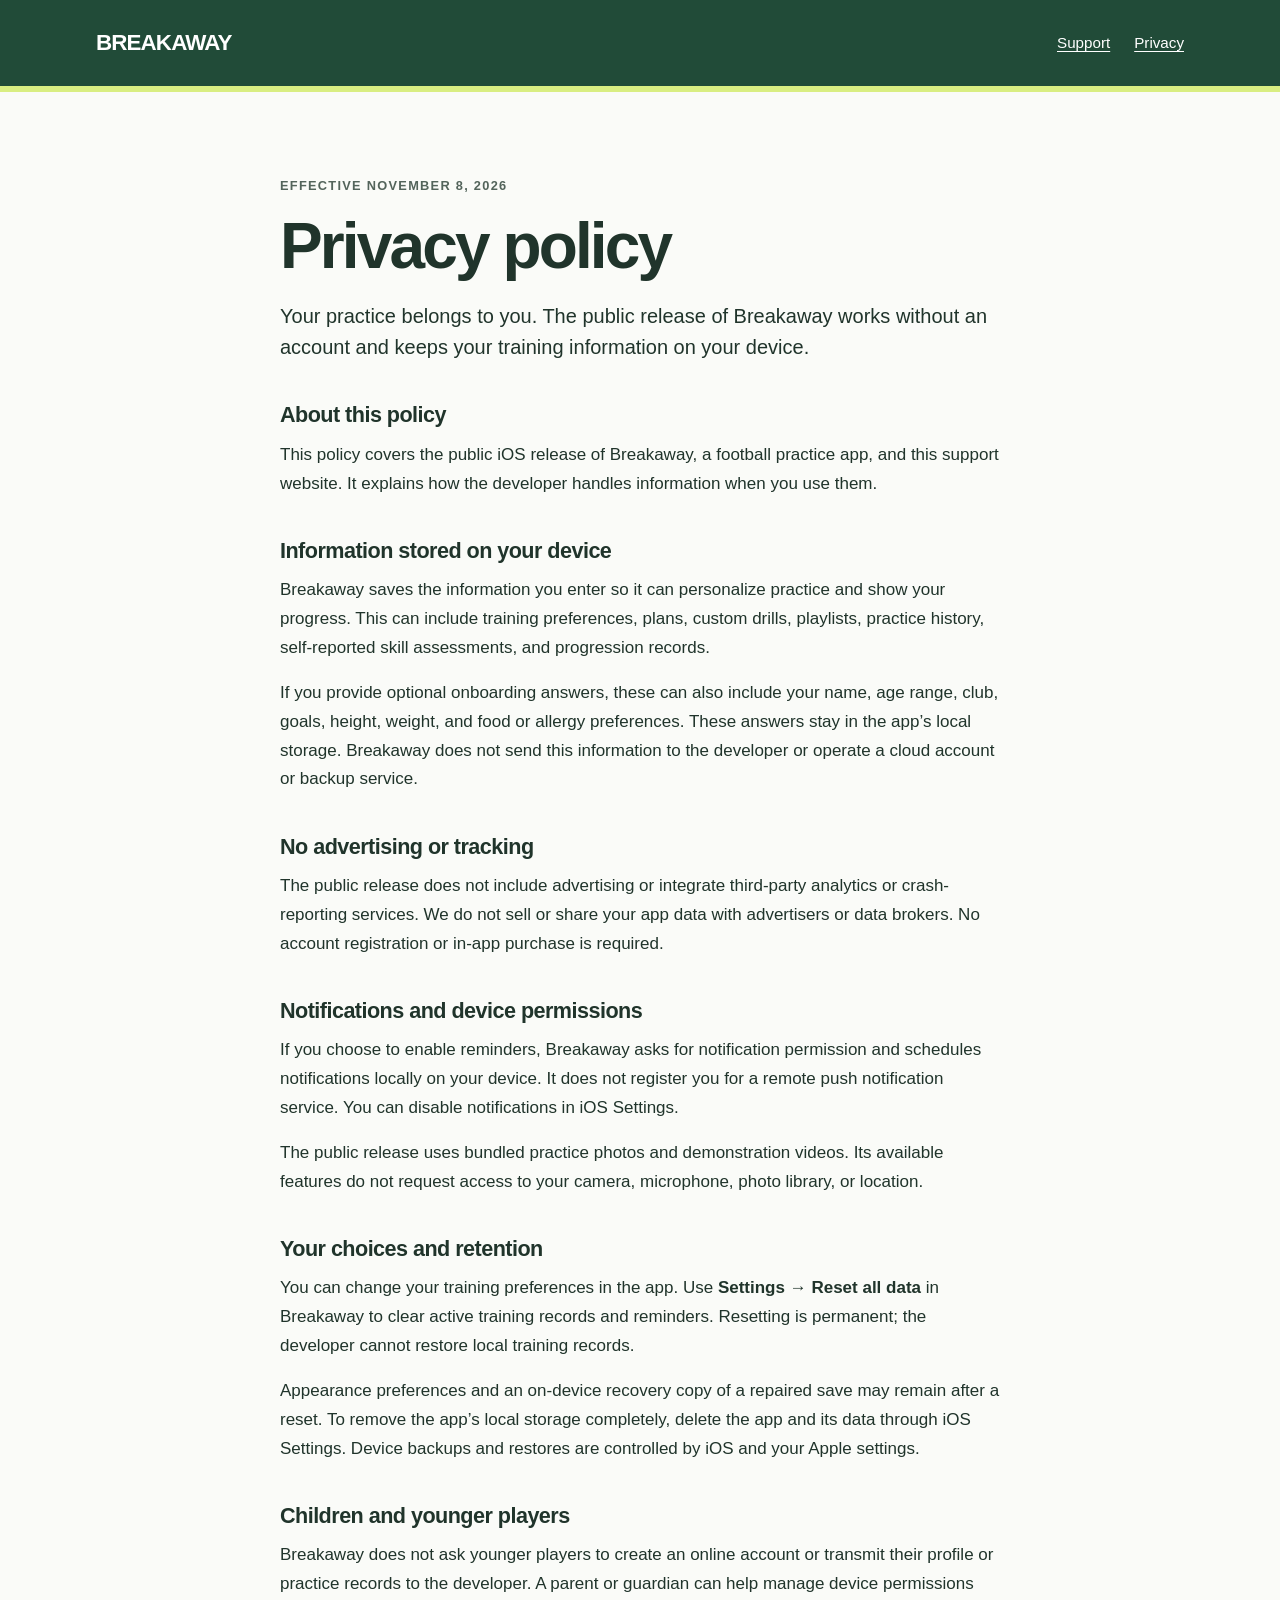
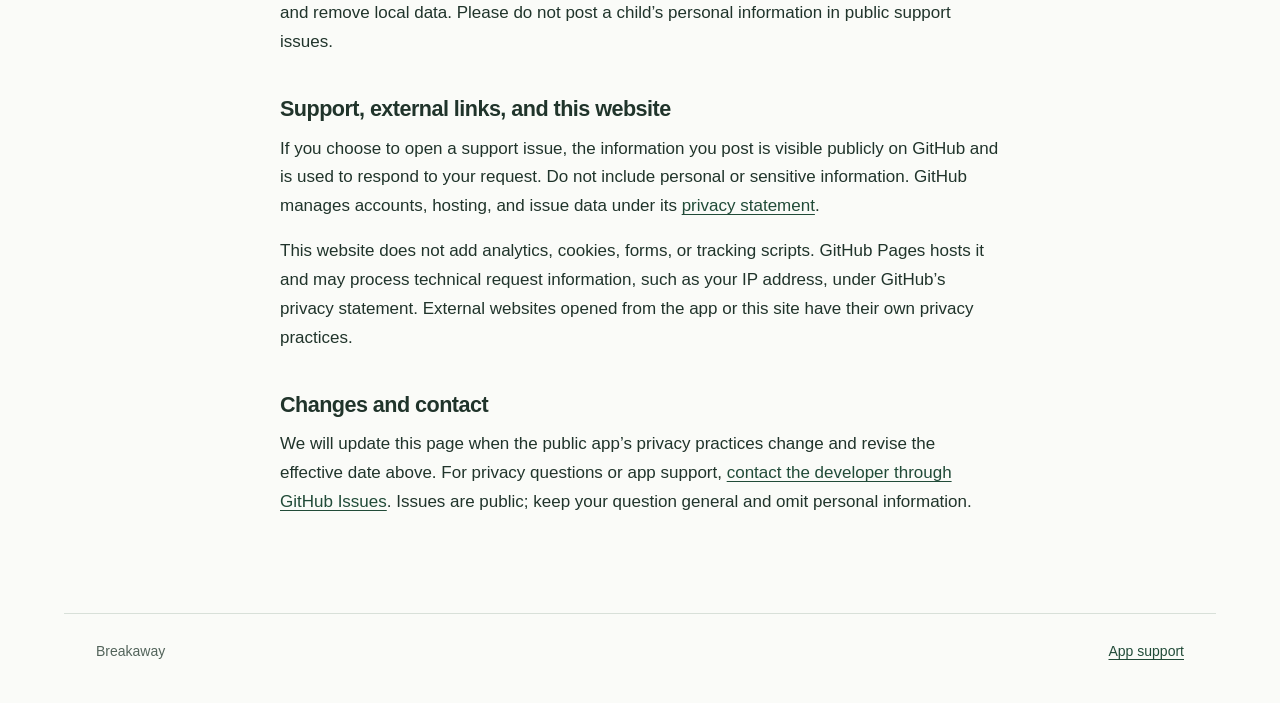
==== privacy.html @ 91f0cb6b "Publish Breakaway support and privacy pages" ====
<!doctype html>
<html lang="en">
<head><meta charset="utf-8"><meta name="viewport" content="width=device-width, initial-scale=1"><meta name="description" content="Privacy policy for the public release of the Breakaway football practice app."><title>Breakaway — Privacy policy</title><link rel="stylesheet" href="styles.css"></head>
<body>
<a class="skip" href="#main">Skip to content</a>
<header><div class="nav"><a class="brand" href="./">BREAKAWAY</a><nav aria-label="Main"><a href="./">Support</a><a href="privacy.html" aria-current="page">Privacy</a></nav></div></header>
<main id="main">
<p class="eyebrow">Effective November 8, 2026</p>
<h1>Privacy policy</h1>
<p class="lead">Your practice belongs to you. The public release of Breakaway works without an account and keeps your training information on your device.</p>
<h2>About this policy</h2>
<p>This policy covers the public iOS release of Breakaway, a football practice app, and this support website. It explains how the developer handles information when you use them.</p>
<h2>Information stored on your device</h2>
<p>Breakaway saves the information you enter so it can personalize practice and show your progress. This can include training preferences, plans, custom drills, playlists, practice history, self-reported skill assessments, and progression records.</p>
<p>If you provide optional onboarding answers, these can also include your name, age range, club, goals, height, weight, and food or allergy preferences. These answers stay in the app’s local storage. Breakaway does not send this information to the developer or operate a cloud account or backup service.</p>
<h2>No advertising or tracking</h2>
<p>The public release does not include advertising or integrate third-party analytics or crash-reporting services. We do not sell or share your app data with advertisers or data brokers. No account registration or in-app purchase is required.</p>
<h2>Notifications and device permissions</h2>
<p>If you choose to enable reminders, Breakaway asks for notification permission and schedules notifications locally on your device. It does not register you for a remote push notification service. You can disable notifications in iOS Settings.</p>
<p>The public release uses bundled practice photos and demonstration videos. Its available features do not request access to your camera, microphone, photo library, or location.</p>
<h2>Your choices and retention</h2>
<p>You can change your training preferences in the app. Use <strong>Settings → Reset all data</strong> in Breakaway to clear active training records and reminders. Resetting is permanent; the developer cannot restore local training records.</p>
<p>Appearance preferences and an on-device recovery copy of a repaired save may remain after a reset. To remove the app’s local storage completely, delete the app and its data through iOS Settings. Device backups and restores are controlled by iOS and your Apple settings.</p>
<h2>Children and younger players</h2>
<p>Breakaway does not ask younger players to create an online account or transmit their profile or practice records to the developer. A parent or guardian can help manage device permissions and remove local data. Please do not post a child’s personal information in public support issues.</p>
<h2>Support, external links, and this website</h2>
<p>If you choose to open a support issue, the information you post is visible publicly on GitHub and is used to respond to your request. Do not include personal or sensitive information. GitHub manages accounts, hosting, and issue data under its <a href="https://docs.github.com/en/site-policy/privacy-policies/github-general-privacy-statement">privacy statement</a>.</p>
<p>This website does not add analytics, cookies, forms, or tracking scripts. GitHub Pages hosts it and may process technical request information, such as your IP address, under GitHub’s privacy statement. External websites opened from the app or this site have their own privacy practices.</p>
<h2>Changes and contact</h2>
<p>We will update this page when the public app’s privacy practices change and revise the effective date above. For privacy questions or app support, <a href="https://github.com/SpryMosquito630/breakaway-support/issues">contact the developer through GitHub Issues</a>. Issues are public; keep your question general and omit personal information.</p>
</main>
<footer><span>Breakaway</span><a href="./">App support</a></footer>
</body></html>
---- styles.css ----
:root { color-scheme: light; --forest: #214b38; --lime: #d9ee82; --paper: #fafbf8; --ink: #20342b; --muted: #53645b; --line: #d8e0d9; }
* { box-sizing: border-box; }
body { margin: 0; background: var(--paper); color: var(--ink); font: 1.0625rem/1.7 -apple-system, BlinkMacSystemFont, "Segoe UI", sans-serif; }
a { color: var(--forest); text-underline-offset: .2em; }
a:hover { text-decoration-thickness: 2px; }
a:focus-visible { outline: 3px solid var(--forest); outline-offset: 5px; }
.skip { position: absolute; top: -6rem; left: 1rem; background: var(--lime); padding: .5rem 1rem; z-index: 1; }
.skip:focus { top: 1rem; }
header { background: var(--forest); color: white; border-bottom: 6px solid var(--lime); }
.nav { max-width: 72rem; padding: 1.5rem 2rem; margin: auto; display: flex; flex-wrap: wrap; gap: 1rem 2rem; align-items: center; justify-content: space-between; }
.brand { font-size: 1.4rem; font-weight: 800; letter-spacing: -.04em; text-decoration: none; }
header a { color: white; }
header a:focus-visible { outline-color: var(--lime); }
nav { display: flex; gap: 1.5rem; font-size: .95rem; }
main { max-width: 49rem; margin: 0 auto; padding: 4.5rem 2rem 5rem; }
.eyebrow { color: var(--muted); font-size: .8rem; font-weight: 700; letter-spacing: .1em; text-transform: uppercase; }
h1 { font: 700 clamp(2.5rem, 7vw, 4rem)/1.05 "Arial Narrow", "Helvetica Neue", sans-serif; letter-spacing: -.045em; margin: .6rem 0 1.3rem; }
h2 { font-size: 1.35rem; line-height: 1.3; letter-spacing: -.025em; margin: 2.4rem 0 .6rem; }
p { margin: .7rem 0 1rem; }
.lead { font-size: 1.25rem; line-height: 1.55; }
.callout { border-left: 5px solid var(--forest); background: #eef3e5; padding: 1.2rem 1.5rem; margin: 2rem 0; }
.callout p { margin: 0; }
.button { display: inline-block; padding: .8rem 1.2rem; background: var(--forest); color: white; border-radius: .25rem; font-weight: 650; text-decoration: none; }
li { padding-left: .2rem; margin-bottom: .5rem; }
footer { max-width: 72rem; margin: auto; padding: 1.6rem 2rem 2.5rem; border-top: 1px solid var(--line); color: var(--muted); font-size: .875rem; display: flex; flex-wrap: wrap; justify-content: space-between; gap: 1rem; }
@media (max-width: 480px) { main { padding: 3rem 1.25rem; } .nav, footer { padding-left: 1.25rem; padding-right: 1.25rem; } nav { gap: 1rem; } }
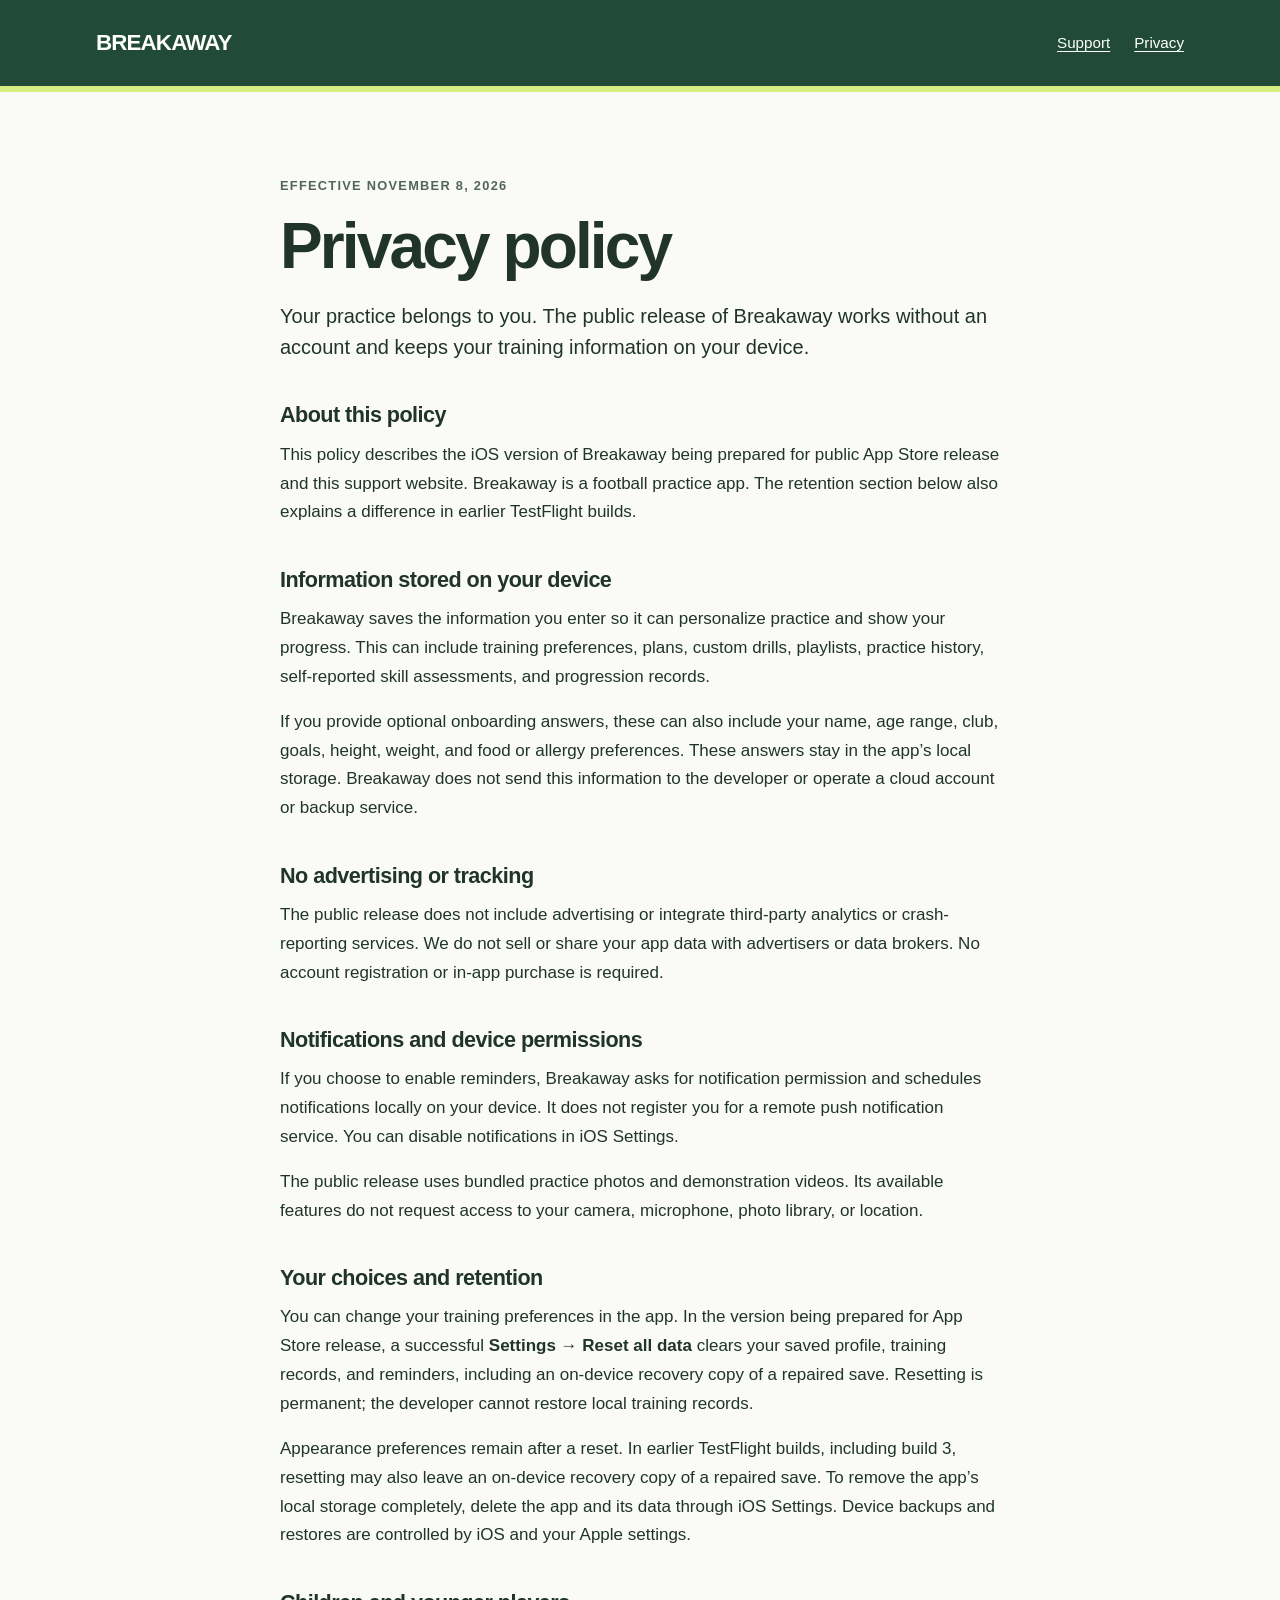
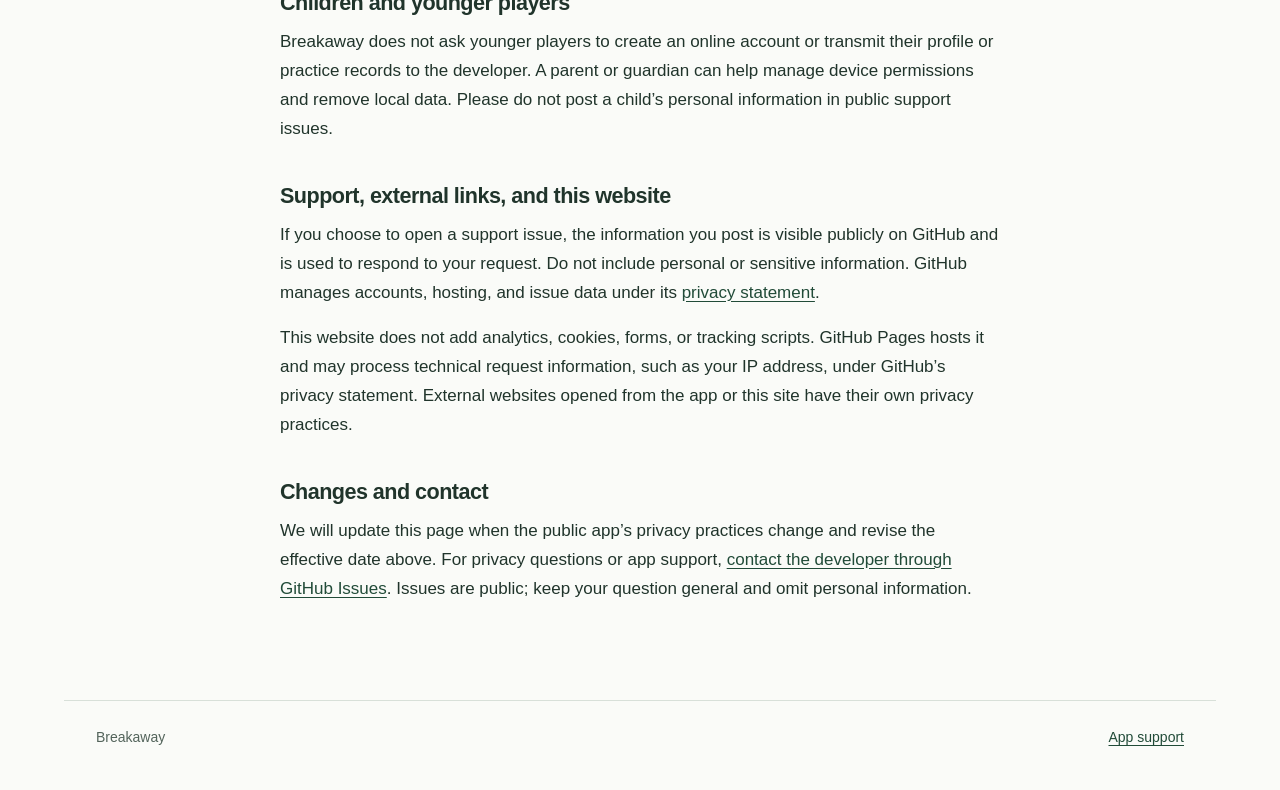
==== commit 980ea780: "Clarify App Store reset behavior and earlier TestFlight retention" ====
--- a/privacy.html
+++ b/privacy.html
@@ -9,7 +9,7 @@
 <h1>Privacy policy</h1>
 <p class="lead">Your practice belongs to you. The public release of Breakaway works without an account and keeps your training information on your device.</p>
 <h2>About this policy</h2>
-<p>This policy covers the public iOS release of Breakaway, a football practice app, and this support website. It explains how the developer handles information when you use them.</p>
+<p>This policy describes the iOS version of Breakaway being prepared for public App Store release and this support website. Breakaway is a football practice app. The retention section below also explains a difference in earlier TestFlight builds.</p>
 <h2>Information stored on your device</h2>
 <p>Breakaway saves the information you enter so it can personalize practice and show your progress. This can include training preferences, plans, custom drills, playlists, practice history, self-reported skill assessments, and progression records.</p>
 <p>If you provide optional onboarding answers, these can also include your name, age range, club, goals, height, weight, and food or allergy preferences. These answers stay in the app’s local storage. Breakaway does not send this information to the developer or operate a cloud account or backup service.</p>
@@ -19,8 +19,8 @@
 <p>If you choose to enable reminders, Breakaway asks for notification permission and schedules notifications locally on your device. It does not register you for a remote push notification service. You can disable notifications in iOS Settings.</p>
 <p>The public release uses bundled practice photos and demonstration videos. Its available features do not request access to your camera, microphone, photo library, or location.</p>
 <h2>Your choices and retention</h2>
-<p>You can change your training preferences in the app. Use <strong>Settings → Reset all data</strong> in Breakaway to clear active training records and reminders. Resetting is permanent; the developer cannot restore local training records.</p>
-<p>Appearance preferences and an on-device recovery copy of a repaired save may remain after a reset. To remove the app’s local storage completely, delete the app and its data through iOS Settings. Device backups and restores are controlled by iOS and your Apple settings.</p>
+<p>You can change your training preferences in the app. In the version being prepared for App Store release, a successful <strong>Settings → Reset all data</strong> clears your saved profile, training records, and reminders, including an on-device recovery copy of a repaired save. Resetting is permanent; the developer cannot restore local training records.</p>
+<p>Appearance preferences remain after a reset. In earlier TestFlight builds, including build 3, resetting may also leave an on-device recovery copy of a repaired save. To remove the app’s local storage completely, delete the app and its data through iOS Settings. Device backups and restores are controlled by iOS and your Apple settings.</p>
 <h2>Children and younger players</h2>
 <p>Breakaway does not ask younger players to create an online account or transmit their profile or practice records to the developer. A parent or guardian can help manage device permissions and remove local data. Please do not post a child’s personal information in public support issues.</p>
 <h2>Support, external links, and this website</h2>
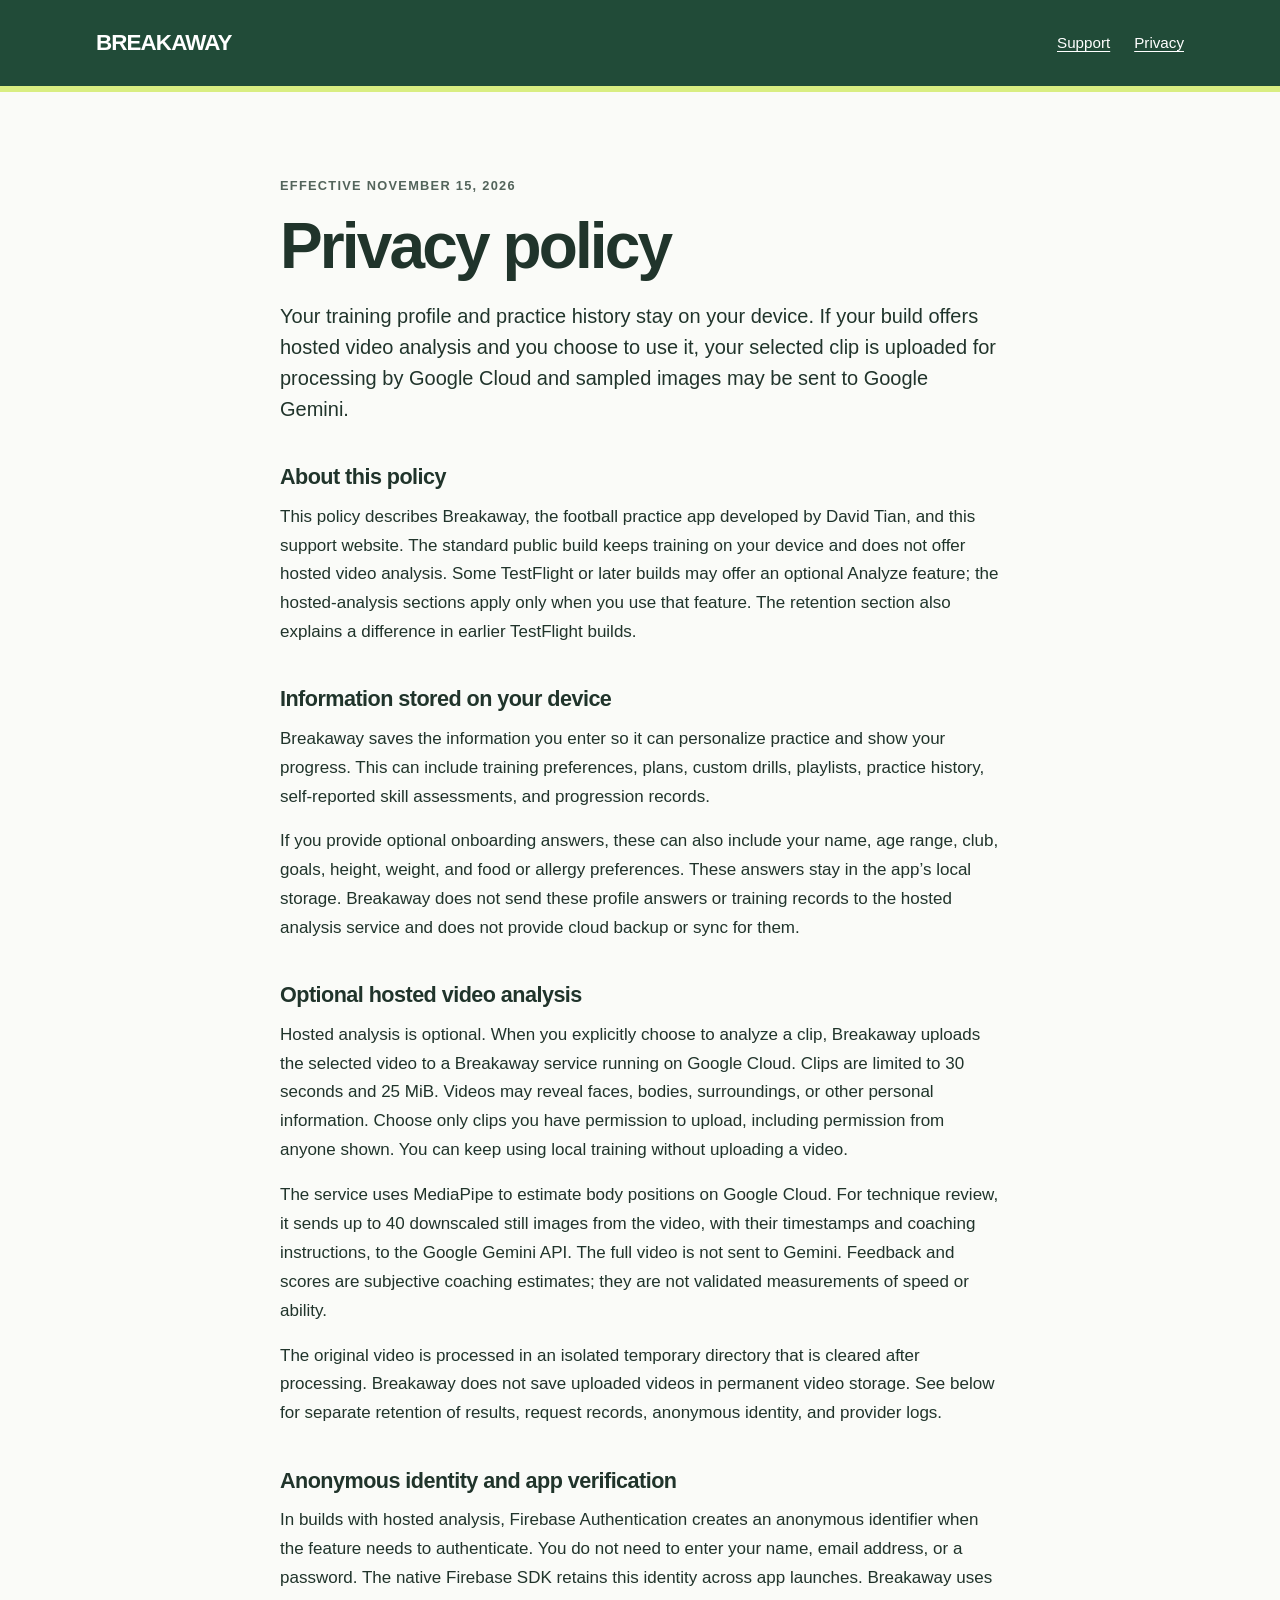
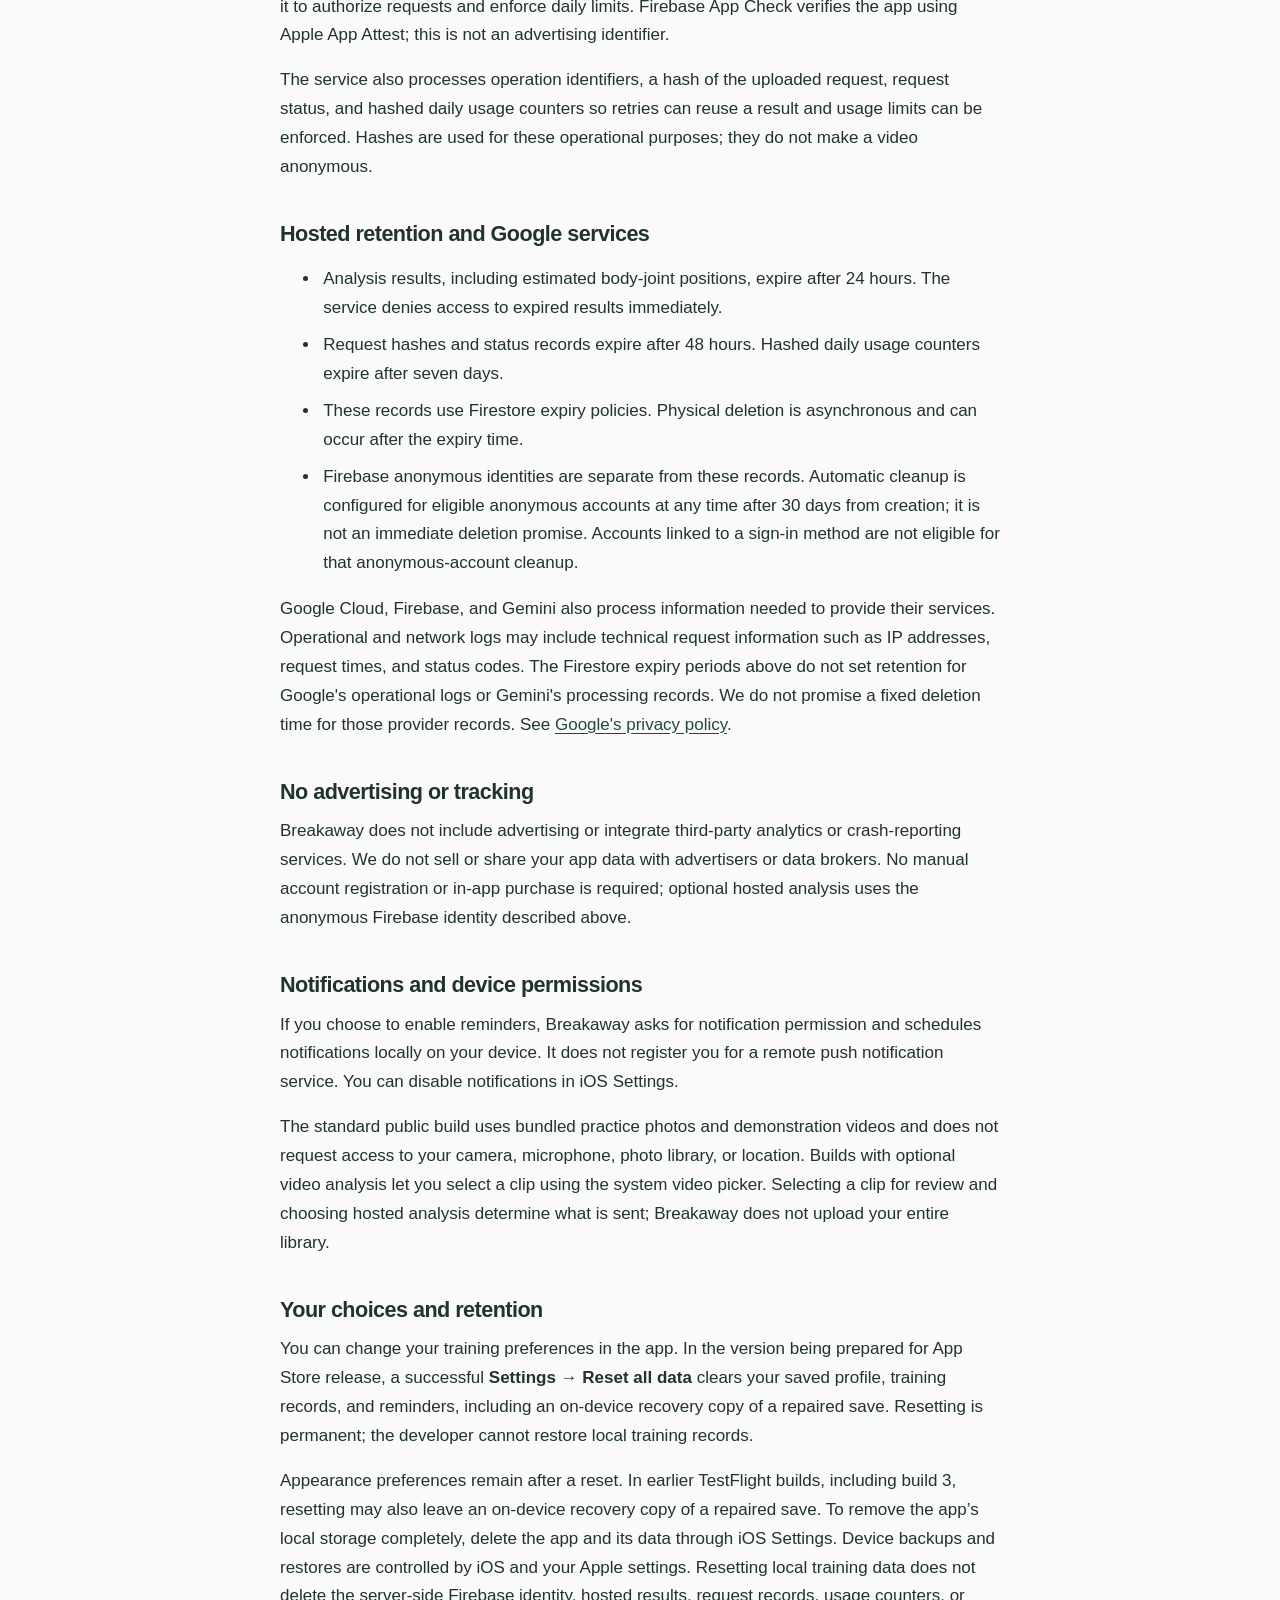
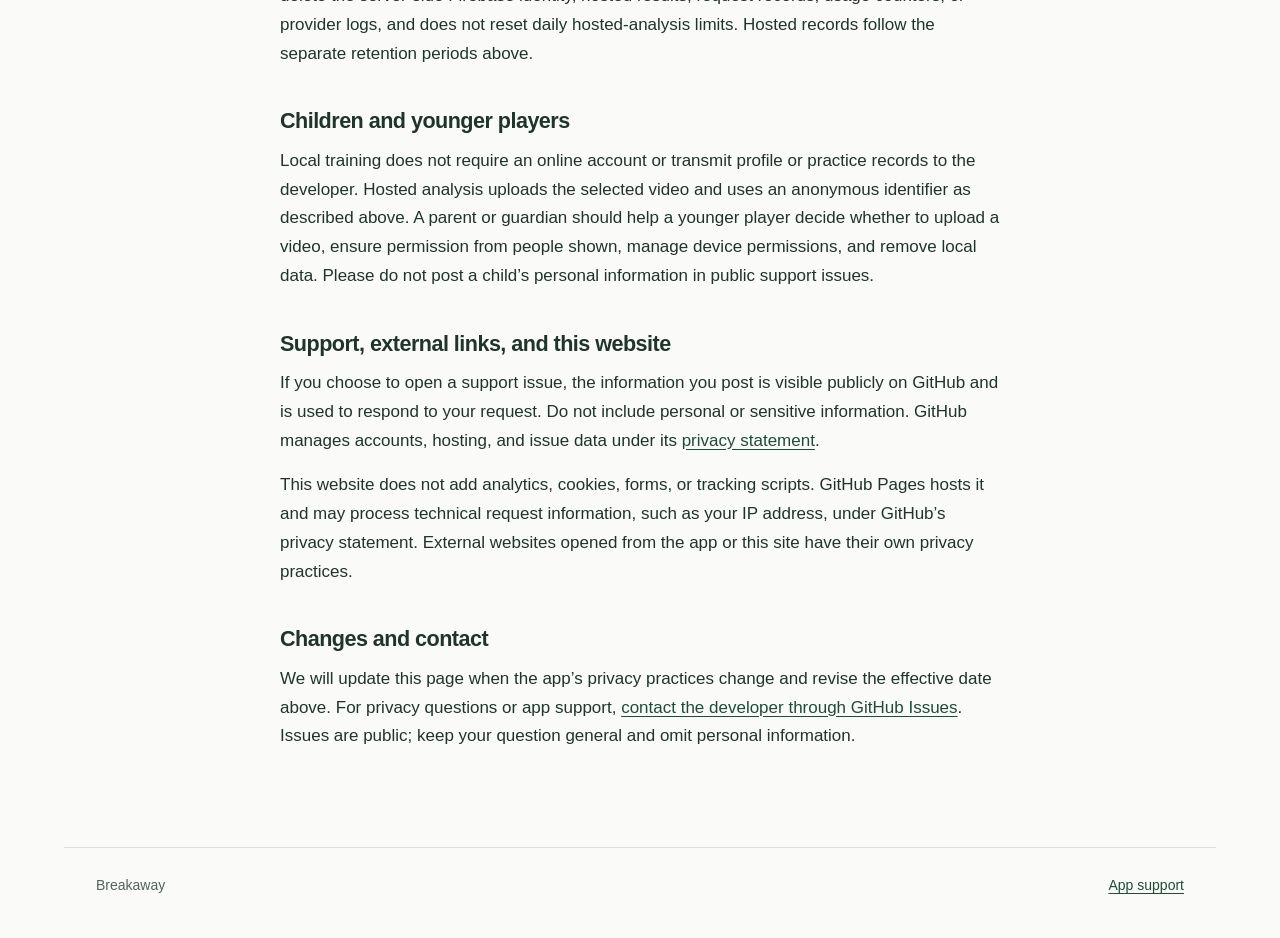
==== commit 1d7e8fe2: "Disclose optional hosted video analysis data handling" ====
--- a/privacy.html
+++ b/privacy.html
@@ -1,33 +1,48 @@
 <!doctype html>
 <html lang="en">
-<head><meta charset="utf-8"><meta name="viewport" content="width=device-width, initial-scale=1"><meta name="description" content="Privacy policy for the public release of the Breakaway football practice app."><title>Breakaway — Privacy policy</title><link rel="stylesheet" href="styles.css"></head>
+<head><meta charset="utf-8"><meta name="viewport" content="width=device-width, initial-scale=1"><meta name="description" content="Privacy policy for Breakaway, including optional hosted video analysis."><title>Breakaway — Privacy policy</title><link rel="stylesheet" href="styles.css"></head>
 <body>
 <a class="skip" href="#main">Skip to content</a>
 <header><div class="nav"><a class="brand" href="./">BREAKAWAY</a><nav aria-label="Main"><a href="./">Support</a><a href="privacy.html" aria-current="page">Privacy</a></nav></div></header>
 <main id="main">
-<p class="eyebrow">Effective November 8, 2026</p>
+<p class="eyebrow">Effective November 15, 2026</p>
 <h1>Privacy policy</h1>
-<p class="lead">Your practice belongs to you. The public release of Breakaway works without an account and keeps your training information on your device.</p>
+<p class="lead">Your training profile and practice history stay on your device. If your build offers hosted video analysis and you choose to use it, your selected clip is uploaded for processing by Google Cloud and sampled images may be sent to Google Gemini.</p>
 <h2>About this policy</h2>
-<p>This policy describes the iOS version of Breakaway being prepared for public App Store release and this support website. Breakaway is a football practice app. The retention section below also explains a difference in earlier TestFlight builds.</p>
+<p>This policy describes Breakaway, the football practice app developed by David Tian, and this support website. The standard public build keeps training on your device and does not offer hosted video analysis. Some TestFlight or later builds may offer an optional Analyze feature; the hosted-analysis sections apply only when you use that feature. The retention section also explains a difference in earlier TestFlight builds.</p>
 <h2>Information stored on your device</h2>
 <p>Breakaway saves the information you enter so it can personalize practice and show your progress. This can include training preferences, plans, custom drills, playlists, practice history, self-reported skill assessments, and progression records.</p>
-<p>If you provide optional onboarding answers, these can also include your name, age range, club, goals, height, weight, and food or allergy preferences. These answers stay in the app’s local storage. Breakaway does not send this information to the developer or operate a cloud account or backup service.</p>
+<p>If you provide optional onboarding answers, these can also include your name, age range, club, goals, height, weight, and food or allergy preferences. These answers stay in the app’s local storage. Breakaway does not send these profile answers or training records to the hosted analysis service and does not provide cloud backup or sync for them.</p>
+<h2>Optional hosted video analysis</h2>
+<p>Hosted analysis is optional. When you explicitly choose to analyze a clip, Breakaway uploads the selected video to a Breakaway service running on Google Cloud. Clips are limited to 30 seconds and 25 MiB. Videos may reveal faces, bodies, surroundings, or other personal information. Choose only clips you have permission to upload, including permission from anyone shown. You can keep using local training without uploading a video.</p>
+<p>The service uses MediaPipe to estimate body positions on Google Cloud. For technique review, it sends up to 40 downscaled still images from the video, with their timestamps and coaching instructions, to the Google Gemini API. The full video is not sent to Gemini. Feedback and scores are subjective coaching estimates; they are not validated measurements of speed or ability.</p>
+<p>The original video is processed in an isolated temporary directory that is cleared after processing. Breakaway does not save uploaded videos in permanent video storage. See below for separate retention of results, request records, anonymous identity, and provider logs.</p>
+<h2>Anonymous identity and app verification</h2>
+<p>In builds with hosted analysis, Firebase Authentication creates an anonymous identifier when the feature needs to authenticate. You do not need to enter your name, email address, or a password. The native Firebase SDK retains this identity across app launches. Breakaway uses it to authorize requests and enforce daily limits. Firebase App Check verifies the app using Apple App Attest; this is not an advertising identifier.</p>
+<p>The service also processes operation identifiers, a hash of the uploaded request, request status, and hashed daily usage counters so retries can reuse a result and usage limits can be enforced. Hashes are used for these operational purposes; they do not make a video anonymous.</p>
+<h2>Hosted retention and Google services</h2>
+<ul>
+<li>Analysis results, including estimated body-joint positions, expire after 24 hours. The service denies access to expired results immediately.</li>
+<li>Request hashes and status records expire after 48 hours. Hashed daily usage counters expire after seven days.</li>
+<li>These records use Firestore expiry policies. Physical deletion is asynchronous and can occur after the expiry time.</li>
+<li>Firebase anonymous identities are separate from these records. Automatic cleanup is configured for eligible anonymous accounts at any time after 30 days from creation; it is not an immediate deletion promise. Accounts linked to a sign-in method are not eligible for that anonymous-account cleanup.</li>
+</ul>
+<p>Google Cloud, Firebase, and Gemini also process information needed to provide their services. Operational and network logs may include technical request information such as IP addresses, request times, and status codes. The Firestore expiry periods above do not set retention for Google's operational logs or Gemini's processing records. We do not promise a fixed deletion time for those provider records. See <a href="https://policies.google.com/privacy">Google's privacy policy</a>.</p>
 <h2>No advertising or tracking</h2>
-<p>The public release does not include advertising or integrate third-party analytics or crash-reporting services. We do not sell or share your app data with advertisers or data brokers. No account registration or in-app purchase is required.</p>
+<p>Breakaway does not include advertising or integrate third-party analytics or crash-reporting services. We do not sell or share your app data with advertisers or data brokers. No manual account registration or in-app purchase is required; optional hosted analysis uses the anonymous Firebase identity described above.</p>
 <h2>Notifications and device permissions</h2>
 <p>If you choose to enable reminders, Breakaway asks for notification permission and schedules notifications locally on your device. It does not register you for a remote push notification service. You can disable notifications in iOS Settings.</p>
-<p>The public release uses bundled practice photos and demonstration videos. Its available features do not request access to your camera, microphone, photo library, or location.</p>
+<p>The standard public build uses bundled practice photos and demonstration videos and does not request access to your camera, microphone, photo library, or location. Builds with optional video analysis let you select a clip using the system video picker. Selecting a clip for review and choosing hosted analysis determine what is sent; Breakaway does not upload your entire library.</p>
 <h2>Your choices and retention</h2>
 <p>You can change your training preferences in the app. In the version being prepared for App Store release, a successful <strong>Settings → Reset all data</strong> clears your saved profile, training records, and reminders, including an on-device recovery copy of a repaired save. Resetting is permanent; the developer cannot restore local training records.</p>
-<p>Appearance preferences remain after a reset. In earlier TestFlight builds, including build 3, resetting may also leave an on-device recovery copy of a repaired save. To remove the app’s local storage completely, delete the app and its data through iOS Settings. Device backups and restores are controlled by iOS and your Apple settings.</p>
+<p>Appearance preferences remain after a reset. In earlier TestFlight builds, including build 3, resetting may also leave an on-device recovery copy of a repaired save. To remove the app’s local storage completely, delete the app and its data through iOS Settings. Device backups and restores are controlled by iOS and your Apple settings. Resetting local training data does not delete the server-side Firebase identity, hosted results, request records, usage counters, or provider logs, and does not reset daily hosted-analysis limits. Hosted records follow the separate retention periods above.</p>
 <h2>Children and younger players</h2>
-<p>Breakaway does not ask younger players to create an online account or transmit their profile or practice records to the developer. A parent or guardian can help manage device permissions and remove local data. Please do not post a child’s personal information in public support issues.</p>
+<p>Local training does not require an online account or transmit profile or practice records to the developer. Hosted analysis uploads the selected video and uses an anonymous identifier as described above. A parent or guardian should help a younger player decide whether to upload a video, ensure permission from people shown, manage device permissions, and remove local data. Please do not post a child’s personal information in public support issues.</p>
 <h2>Support, external links, and this website</h2>
 <p>If you choose to open a support issue, the information you post is visible publicly on GitHub and is used to respond to your request. Do not include personal or sensitive information. GitHub manages accounts, hosting, and issue data under its <a href="https://docs.github.com/en/site-policy/privacy-policies/github-general-privacy-statement">privacy statement</a>.</p>
 <p>This website does not add analytics, cookies, forms, or tracking scripts. GitHub Pages hosts it and may process technical request information, such as your IP address, under GitHub’s privacy statement. External websites opened from the app or this site have their own privacy practices.</p>
 <h2>Changes and contact</h2>
-<p>We will update this page when the public app’s privacy practices change and revise the effective date above. For privacy questions or app support, <a href="https://github.com/SpryMosquito630/breakaway-support/issues">contact the developer through GitHub Issues</a>. Issues are public; keep your question general and omit personal information.</p>
+<p>We will update this page when the app’s privacy practices change and revise the effective date above. For privacy questions or app support, <a href="https://github.com/SpryMosquito630/breakaway-support/issues">contact the developer through GitHub Issues</a>. Issues are public; keep your question general and omit personal information.</p>
 </main>
 <footer><span>Breakaway</span><a href="./">App support</a></footer>
 </body></html>
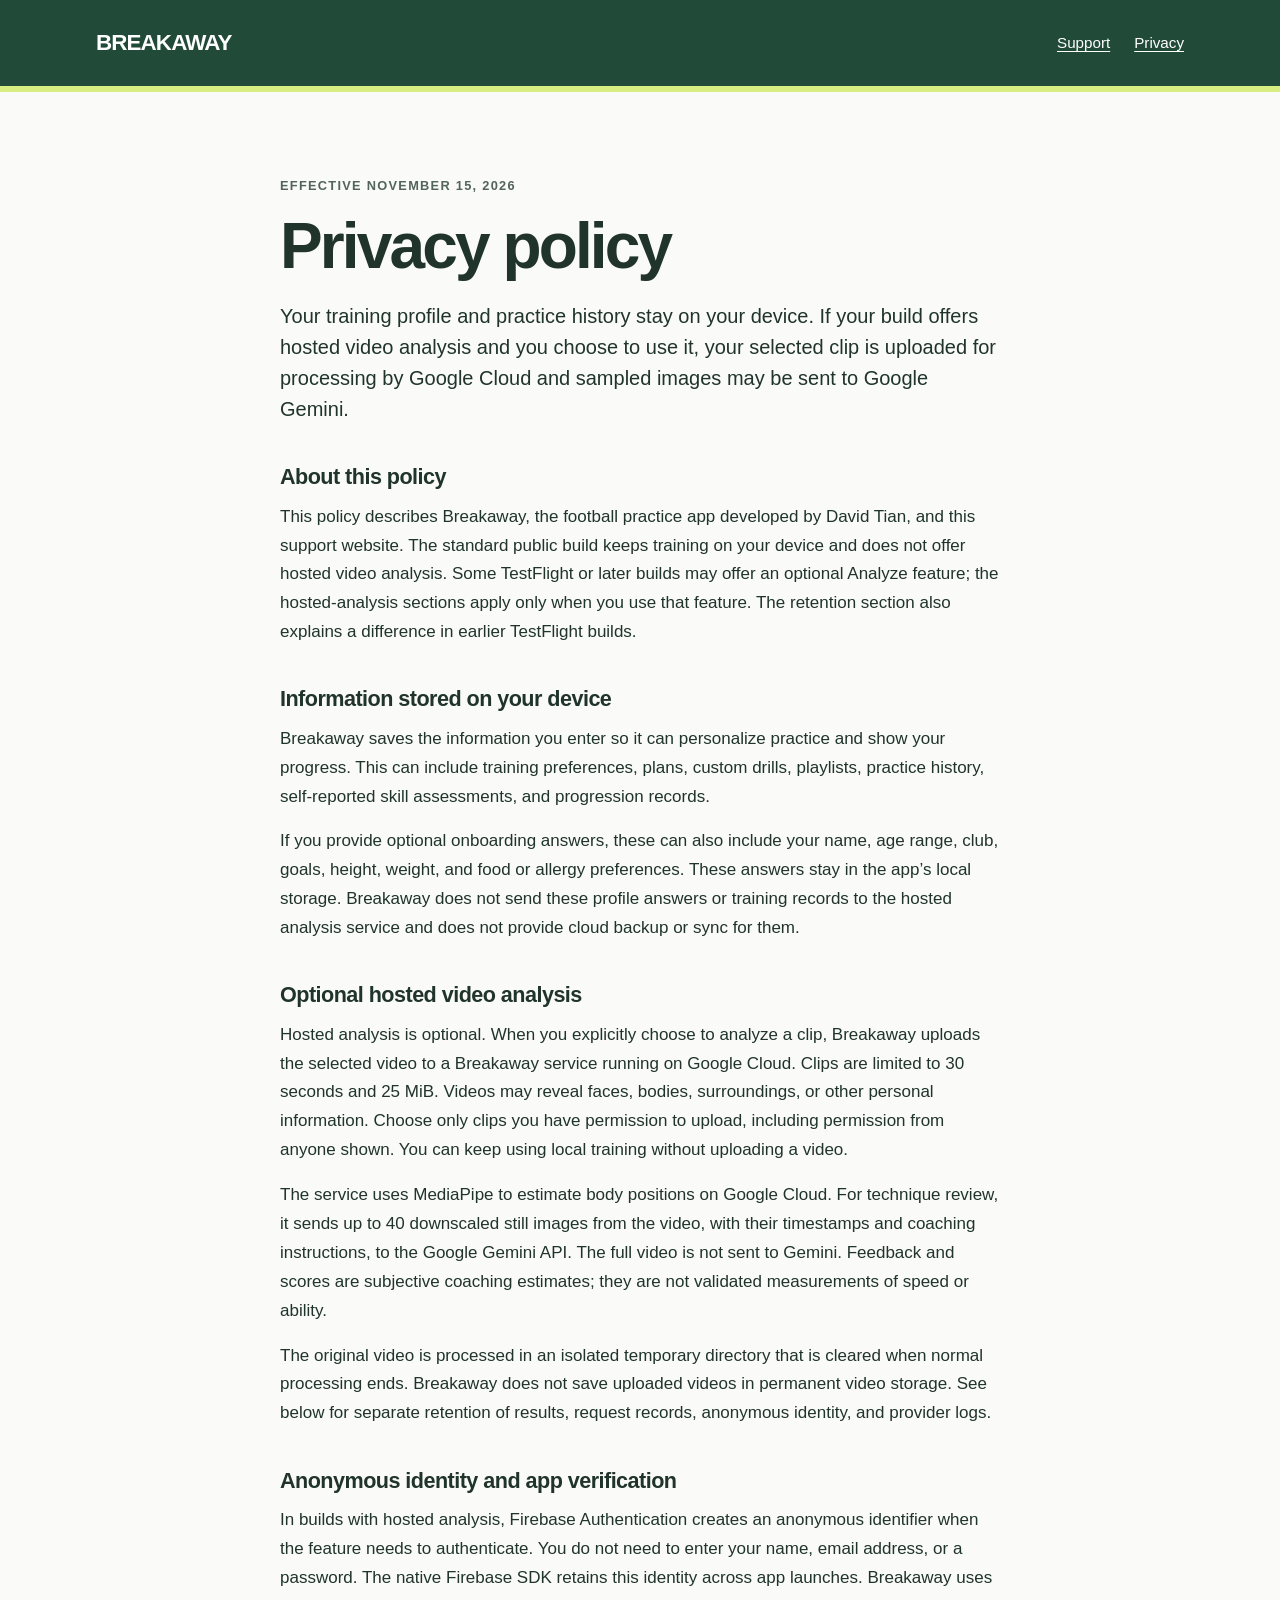
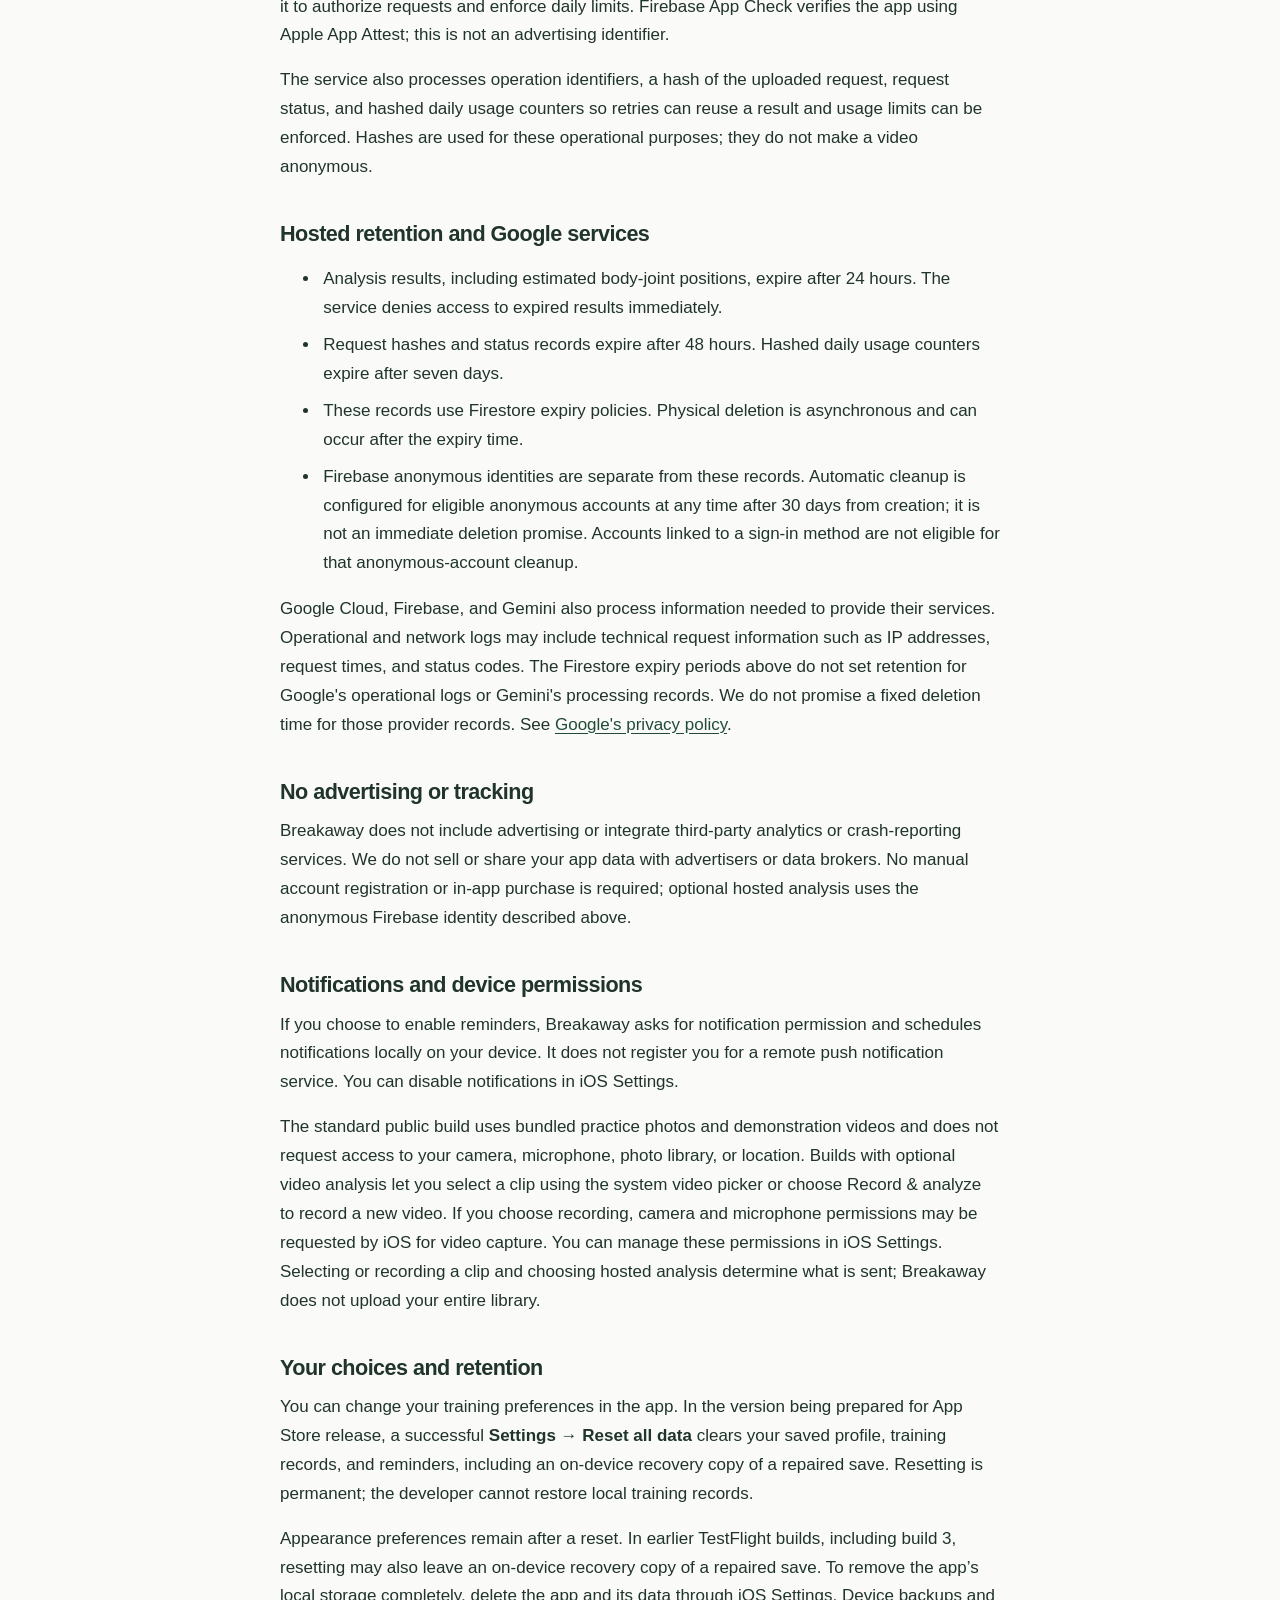
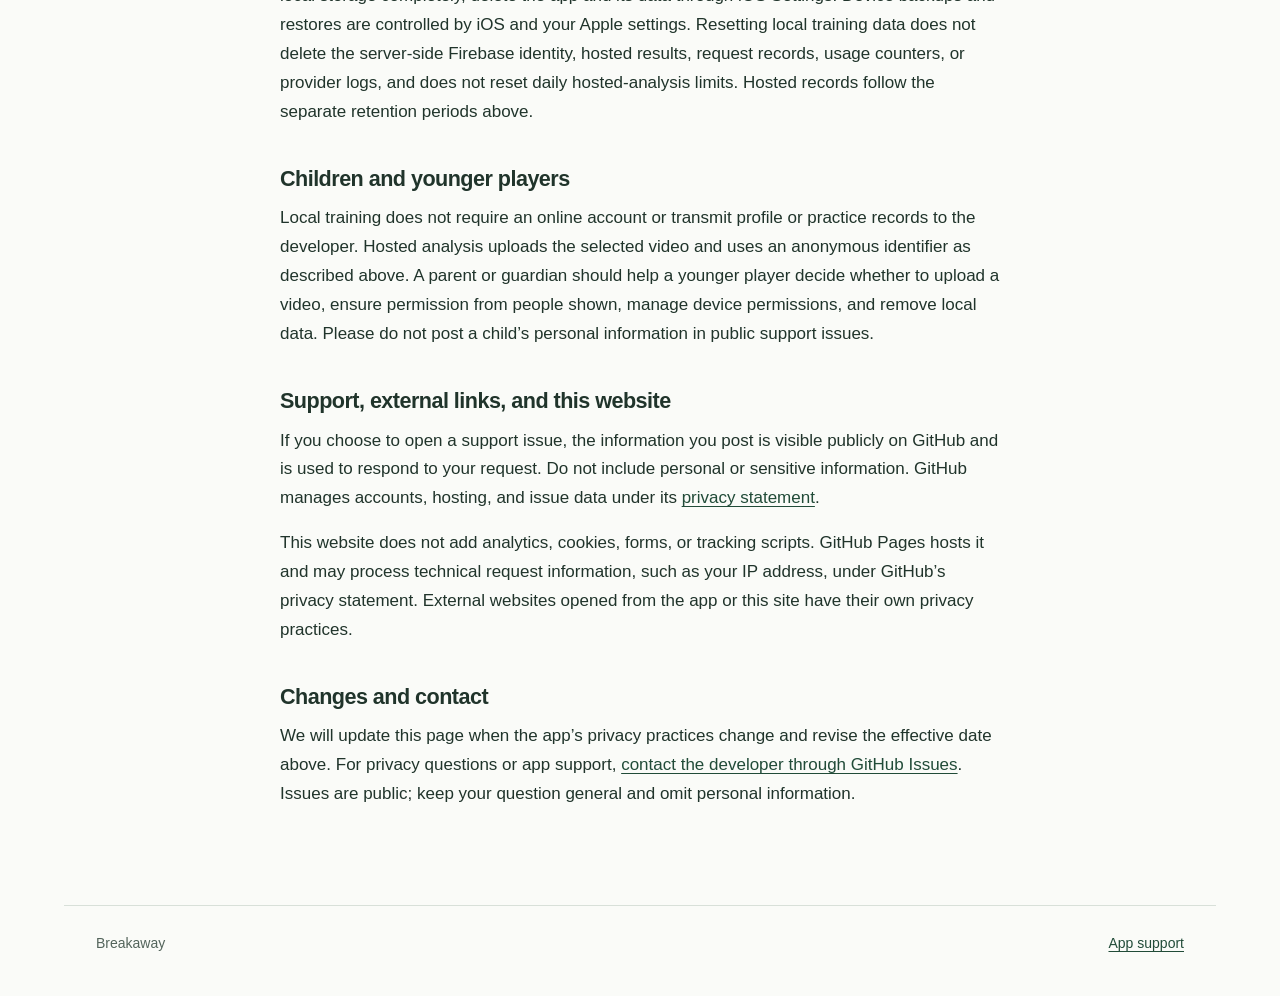
==== commit a6f78504: "Clarify optional video recording permissions and normal cleanup" ====
--- a/privacy.html
+++ b/privacy.html
@@ -16,7 +16,7 @@
 <h2>Optional hosted video analysis</h2>
 <p>Hosted analysis is optional. When you explicitly choose to analyze a clip, Breakaway uploads the selected video to a Breakaway service running on Google Cloud. Clips are limited to 30 seconds and 25 MiB. Videos may reveal faces, bodies, surroundings, or other personal information. Choose only clips you have permission to upload, including permission from anyone shown. You can keep using local training without uploading a video.</p>
 <p>The service uses MediaPipe to estimate body positions on Google Cloud. For technique review, it sends up to 40 downscaled still images from the video, with their timestamps and coaching instructions, to the Google Gemini API. The full video is not sent to Gemini. Feedback and scores are subjective coaching estimates; they are not validated measurements of speed or ability.</p>
-<p>The original video is processed in an isolated temporary directory that is cleared after processing. Breakaway does not save uploaded videos in permanent video storage. See below for separate retention of results, request records, anonymous identity, and provider logs.</p>
+<p>The original video is processed in an isolated temporary directory that is cleared when normal processing ends. Breakaway does not save uploaded videos in permanent video storage. See below for separate retention of results, request records, anonymous identity, and provider logs.</p>
 <h2>Anonymous identity and app verification</h2>
 <p>In builds with hosted analysis, Firebase Authentication creates an anonymous identifier when the feature needs to authenticate. You do not need to enter your name, email address, or a password. The native Firebase SDK retains this identity across app launches. Breakaway uses it to authorize requests and enforce daily limits. Firebase App Check verifies the app using Apple App Attest; this is not an advertising identifier.</p>
 <p>The service also processes operation identifiers, a hash of the uploaded request, request status, and hashed daily usage counters so retries can reuse a result and usage limits can be enforced. Hashes are used for these operational purposes; they do not make a video anonymous.</p>
@@ -32,7 +32,7 @@
 <p>Breakaway does not include advertising or integrate third-party analytics or crash-reporting services. We do not sell or share your app data with advertisers or data brokers. No manual account registration or in-app purchase is required; optional hosted analysis uses the anonymous Firebase identity described above.</p>
 <h2>Notifications and device permissions</h2>
 <p>If you choose to enable reminders, Breakaway asks for notification permission and schedules notifications locally on your device. It does not register you for a remote push notification service. You can disable notifications in iOS Settings.</p>
-<p>The standard public build uses bundled practice photos and demonstration videos and does not request access to your camera, microphone, photo library, or location. Builds with optional video analysis let you select a clip using the system video picker. Selecting a clip for review and choosing hosted analysis determine what is sent; Breakaway does not upload your entire library.</p>
+<p>The standard public build uses bundled practice photos and demonstration videos and does not request access to your camera, microphone, photo library, or location. Builds with optional video analysis let you select a clip using the system video picker or choose Record &amp; analyze to record a new video. If you choose recording, camera and microphone permissions may be requested by iOS for video capture. You can manage these permissions in iOS Settings. Selecting or recording a clip and choosing hosted analysis determine what is sent; Breakaway does not upload your entire library.</p>
 <h2>Your choices and retention</h2>
 <p>You can change your training preferences in the app. In the version being prepared for App Store release, a successful <strong>Settings → Reset all data</strong> clears your saved profile, training records, and reminders, including an on-device recovery copy of a repaired save. Resetting is permanent; the developer cannot restore local training records.</p>
 <p>Appearance preferences remain after a reset. In earlier TestFlight builds, including build 3, resetting may also leave an on-device recovery copy of a repaired save. To remove the app’s local storage completely, delete the app and its data through iOS Settings. Device backups and restores are controlled by iOS and your Apple settings. Resetting local training data does not delete the server-side Firebase identity, hosted results, request records, usage counters, or provider logs, and does not reset daily hosted-analysis limits. Hosted records follow the separate retention periods above.</p>
